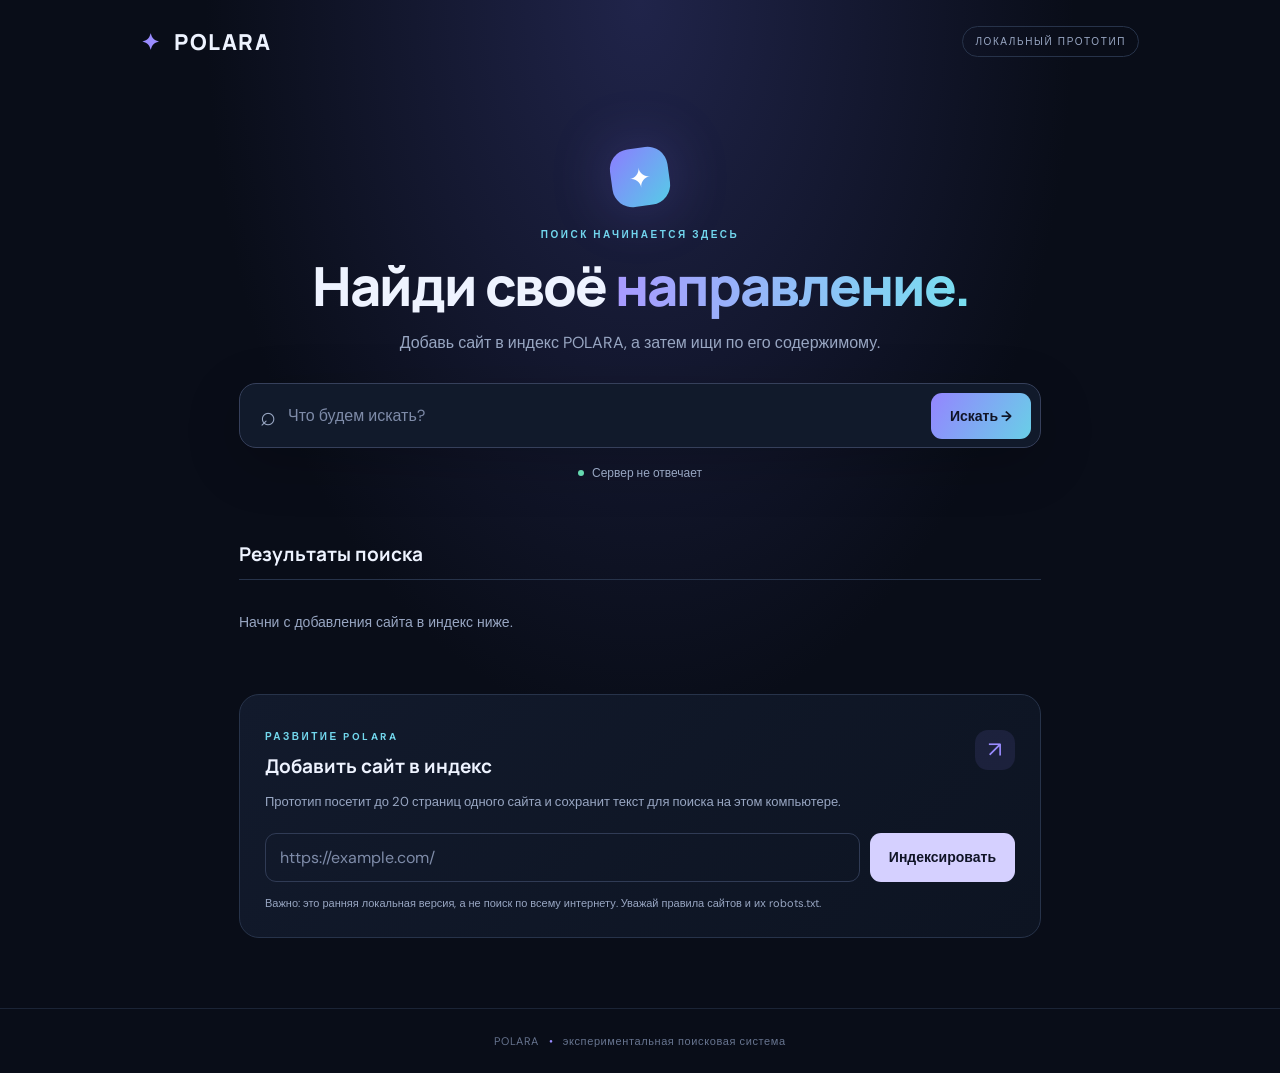
==== index.html @ 63589fdc "Add files via upload" ====
<!doctype html>
<html lang="ru">
<head>
<meta charset="utf-8">
<meta name="viewport" content="width=device-width, initial-scale=1">
<title>POLARA — поиск</title>
<link rel="stylesheet" href="style.css">
</head>
<body>
<header class="top"><a class="brand" href="/"><span class="logo">✦</span> POLARA</a><span class="tag">ЛОКАЛЬНЫЙ ПРОТОТИП</span></header>
<main>
<section class="hero">
<div class="orb">✦</div>
<p class="eyebrow">ПОИСК НАЧИНАЕТСЯ ЗДЕСЬ</p>
<h1>Найди своё <span>направление.</span></h1>
<p class="intro">Добавь сайт в индекс POLARA, а затем ищи по его содержимому.</p>
<form id="search-form" class="searchbox">
<span class="search-icon">⌕</span><input id="query" type="search" placeholder="Что будем искать?" autocomplete="off" aria-label="Поисковый запрос">
<button type="submit">Искать <span>→</span></button>
</form>
<div class="stats"><span class="dot"></span><span id="count">Загружено страниц: проверка…</span></div>
</section>
<section class="results-section">
<div class="results-head"><h2 id="results-title">Результаты поиска</h2><span id="result-count"></span></div>
<div id="results" class="results"><div class="empty">Начни с добавления сайта в индекс ниже.</div></div>
</section>
<section class="crawler">
<div class="crawler-heading"><div><p class="eyebrow">РАЗВИТИЕ POLARA</p><h2>Добавить сайт в индекс</h2></div><div class="crawler-icon">↗</div></div>
<p class="crawler-copy">Прототип посетит до 20 страниц одного сайта и сохранит текст для поиска на этом компьютере.</p>
<form id="crawl-form" class="crawl-form"><input id="site-url" type="url" placeholder="https://example.com/" required><button type="submit" id="crawl-button">Индексировать</button></form>
<div id="crawl-status" role="status"></div>
<p class="note">Важно: это ранняя локальная версия, а не поиск по всему интернету. Уважай правила сайтов и их robots.txt.</p>
</section>
</main>
<footer>POLARA <span>•</span> экспериментальная поисковая система</footer>
<script src="app.js"></script>
</body>
</html>
---- style.css ----
@import url('https://fonts.googleapis.com/css2?family=DM+Sans:wght@400;500;600;700&family=Manrope:wght@400;500;600;700;800&display=swap');
:root{color-scheme:dark;--bg:#090d18;--panel:#11192a;--line:#27334a;--text:#eef3ff;--muted:#98a6c2;--accent:#9a8cff;--cyan:#72d7ed}
*{box-sizing:border-box}body{margin:0;background:radial-gradient(ellipse at 50% 0%,#20244a 0%,var(--bg) 48%);color:var(--text);font-family:'DM Sans',Arial,sans-serif;min-height:100vh}.top{max-width:1050px;margin:auto;padding:26px 26px;display:flex;align-items:center;justify-content:space-between}.brand{font:800 22px Manrope,sans-serif;letter-spacing:1.5px;color:var(--text);text-decoration:none}.logo{color:var(--accent);margin-right:8px}.tag{font-size:10px;letter-spacing:1.6px;color:var(--muted);border:1px solid var(--line);border-radius:20px;padding:8px 12px}main{max-width:850px;margin:0 auto;padding:30px 24px 70px}.hero{text-align:center;padding:35px 0 28px}.orb{width:58px;height:58px;margin:0 auto 22px;border-radius:20px;display:grid;place-items:center;font-size:27px;color:#fff;background:linear-gradient(135deg,#8c7dff,#56cce7);box-shadow:0 0 60px #8274ff44;transform:rotate(-8deg)}.eyebrow{font-size:10px;letter-spacing:2.5px;color:var(--cyan);font-weight:700}h1{font:800 clamp(34px,6vw,54px)/1.12 Manrope,sans-serif;letter-spacing:-2px;margin:14px 0}h1 span{background:linear-gradient(90deg,#a89aff,#78dff0);background-clip:text;color:transparent}.intro{color:var(--muted);line-height:1.6;margin:15px auto 27px}.searchbox{display:flex;align-items:center;gap:12px;padding:8px 9px 8px 20px;background:#111a2b;border:1px solid #36405b;border-radius:17px;box-shadow:0 15px 55px #0003}.search-icon{font-size:27px;color:var(--muted)}input{min-width:0;width:100%;background:transparent;border:0;outline:0;color:var(--text);font:inherit;padding:13px 0}input::placeholder{color:#7e8ba8}button{cursor:pointer;border:0;border-radius:11px;background:linear-gradient(120deg,#9485ff,#69cfe7);color:#101426;font:700 14px 'DM Sans',sans-serif;padding:14px 19px;white-space:nowrap}button:hover{filter:brightness(1.08)}.stats{display:flex;justify-content:center;align-items:center;gap:8px;font-size:12px;color:var(--muted);margin-top:17px}.dot{width:6px;height:6px;background:#65d9b0;border-radius:50%}.results-section{margin:32px 0 38px}.results-head{display:flex;align-items:center;justify-content:space-between;border-bottom:1px solid var(--line);padding-bottom:12px}.results-head h2,.crawler h2{font:700 19px Manrope,sans-serif;margin:0}.results-head span{font-size:12px;color:var(--muted)}.results{padding-top:8px}.empty{padding:25px 0;color:var(--muted);font-size:14px}.result{padding:18px 0;border-bottom:1px solid #1c263a}.result a{color:#b9b0ff;font-weight:700;font-size:16px;text-decoration:none}.result a:hover{text-decoration:underline}.url{font-size:12px;color:#75d6bc;margin:6px 0;overflow-wrap:anywhere}.snippet{font-size:14px;line-height:1.6;color:#aab6ce}.crawler{padding:25px;border:1px solid var(--line);background:linear-gradient(135deg,#121a2c,#0d1422);border-radius:20px}.crawler-heading{display:flex;align-items:center;justify-content:space-between}.crawler h2{margin-top:7px}.crawler-icon{width:40px;height:40px;border-radius:13px;background:#9184ff1c;color:var(--accent);display:grid;place-items:center;font-size:22px}.crawler-copy,.note{font-size:13px;line-height:1.6;color:var(--muted)}.crawl-form{display:flex;gap:10px;margin-top:20px}.crawl-form input{border:1px solid #303b55;border-radius:11px;padding:13px 14px}.crawl-form button{background:#d5d0ff}.note{font-size:11px;margin-bottom:0}#crawl-status{font-size:13px;line-height:1.5;margin-top:13px;color:var(--cyan)}footer{text-align:center;color:#67748f;font-size:11px;letter-spacing:.6px;padding:25px;border-top:1px solid #1b2436}footer span{color:var(--accent);padding:0 6px}@media(max-width:560px){.top{padding:20px 16px}.tag{font-size:8px}main{padding:20px 16px 45px}.hero{padding-top:25px}.searchbox{gap:8px;padding-left:12px}.searchbox button{padding:13px 12px}.crawler{padding:18px}.crawl-form{flex-direction:column}.crawl-form button{width:100%}}
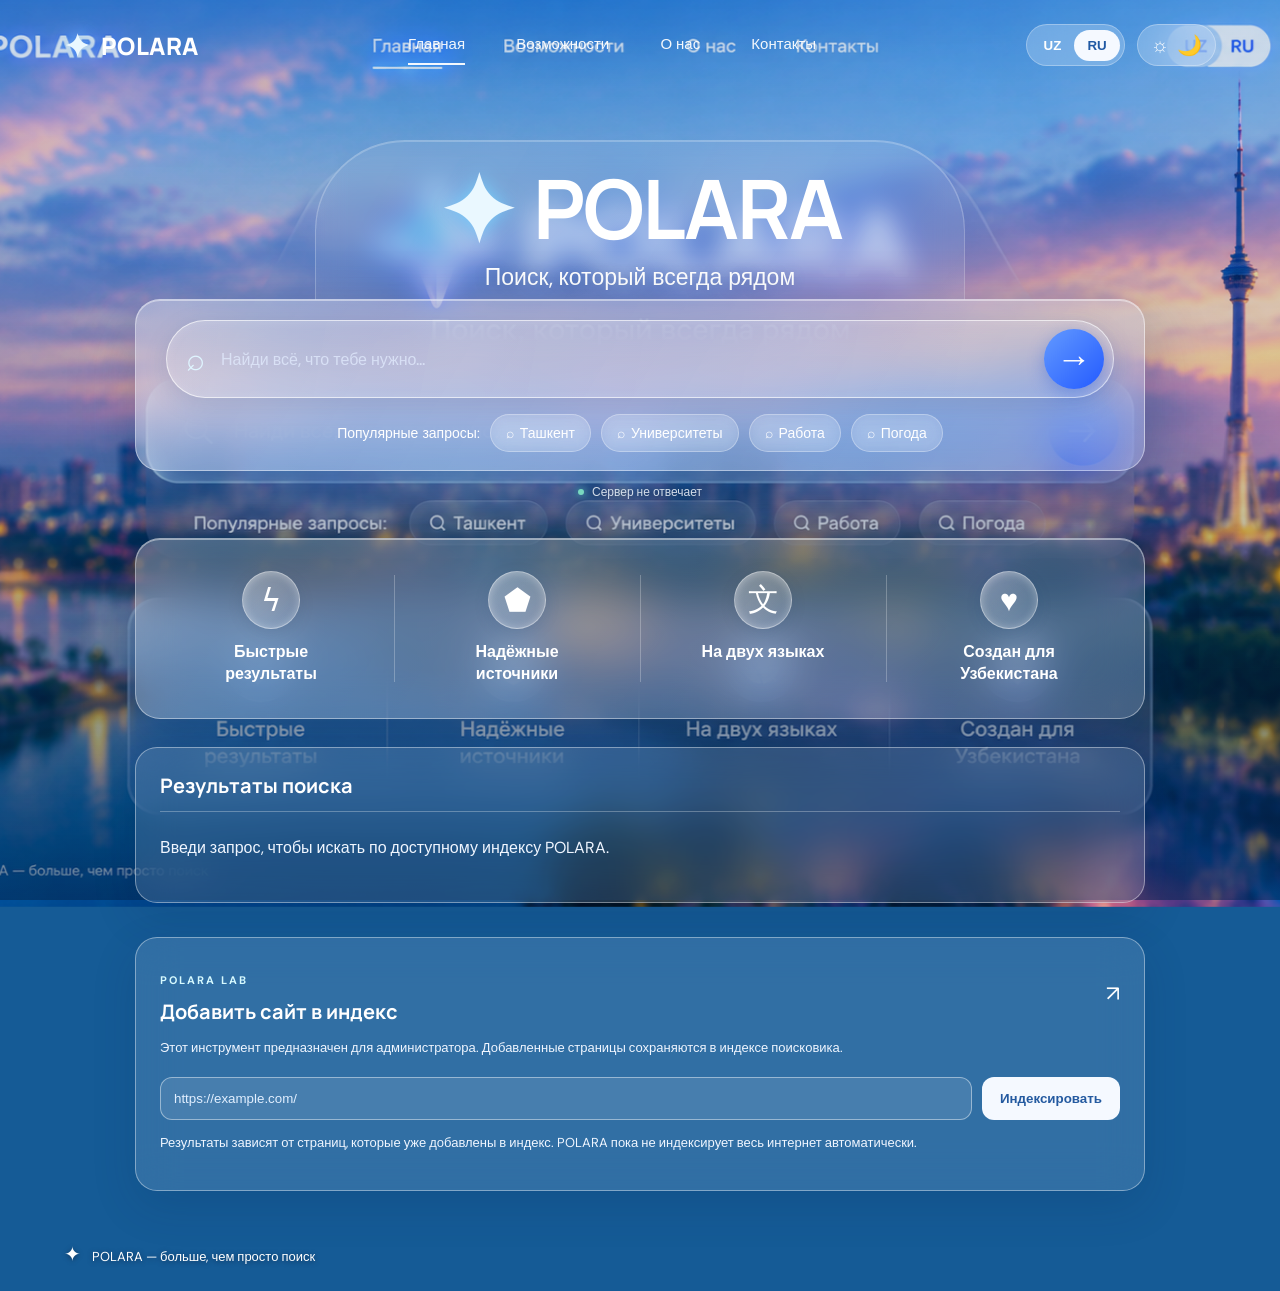
==== commit a1e4a1b5: "Add files via upload" ====
--- a/index.html
+++ b/index.html
@@ -3,36 +3,44 @@
 <head>
 <meta charset="utf-8">
 <meta name="viewport" content="width=device-width, initial-scale=1">
-<title>POLARA — поиск</title>
-<link rel="stylesheet" href="style.css">
+<meta name="theme-color" content="#3479c8">
+<meta name="description" content="POLARA — поиск, который всегда рядом. Исследуй интернет вместе с поиском для Узбекистана.">
+<title>POLARA — поиск, который всегда рядом</title>
+<link rel="stylesheet" href="/style.css">
 </head>
 <body>
-<header class="top"><a class="brand" href="/"><span class="logo">✦</span> POLARA</a><span class="tag">ЛОКАЛЬНЫЙ ПРОТОТИП</span></header>
-<main>
+<div class="backdrop" aria-hidden="true"></div><div class="shade" aria-hidden="true"></div>
+<header class="top">
+  <a class="brand" href="/" aria-label="POLARA — главная"><span class="logo">✦</span><span>POLARA</span></a>
+  <nav class="nav" aria-label="Главное меню"><a href="#home" data-i18n="home">Главная</a><a href="#features" data-i18n="featuresNav">Возможности</a><a href="#about" data-i18n="about">О нас</a><a href="#footer" data-i18n="contacts">Контакты</a></nav>
+  <div class="tools"><div class="lang-switch"><button type="button" class="lang active" data-lang="uz">UZ</button><button type="button" class="lang" data-lang="ru">RU</button></div><button type="button" id="theme-toggle" class="theme-toggle" aria-label="Переключить тему">☼ <span>🌙</span></button></div>
+</header>
+<main id="home">
 <section class="hero">
-<div class="orb">✦</div>
-<p class="eyebrow">ПОИСК НАЧИНАЕТСЯ ЗДЕСЬ</p>
-<h1>Найди своё <span>направление.</span></h1>
-<p class="intro">Добавь сайт в индекс POLARA, а затем ищи по его содержимому.</p>
-<form id="search-form" class="searchbox">
-<span class="search-icon">⌕</span><input id="query" type="search" placeholder="Что будем искать?" autocomplete="off" aria-label="Поисковый запрос">
-<button type="submit">Искать <span>→</span></button>
-</form>
-<div class="stats"><span class="dot"></span><span id="count">Загружено страниц: проверка…</span></div>
+  <div class="hero-glass"><div class="big-logo"><span class="logo big-star">✦</span><span>POLARA</span></div><p class="tagline" data-i18n="tagline">Поиск, который всегда рядом</p></div>
+  <form id="search-form" class="search-panel">
+    <div class="search-line"><span class="search-icon">⌕</span><input id="query" type="search" placeholder="Найди всё, что тебе нужно..." autocomplete="off" aria-label="Поисковый запрос"><button type="submit" class="search-submit" aria-label="Искать">→</button></div>
+    <div class="popular"><span data-i18n="popular">Популярные запросы:</span><button type="button" class="chip" data-query="Ташкент">⌕ <span data-i18n="tashkent">Ташкент</span></button><button type="button" class="chip" data-query="Университеты">⌕ <span data-i18n="universities">Университеты</span></button><button type="button" class="chip" data-query="Работа">⌕ <span data-i18n="work">Работа</span></button><button type="button" class="chip" data-query="Погода">⌕ <span data-i18n="weather">Погода</span></button></div>
+  </form>
+  <div class="stats"><span class="dot"></span><span id="count">Загружено страниц: проверка…</span></div>
 </section>
-<section class="results-section">
-<div class="results-head"><h2 id="results-title">Результаты поиска</h2><span id="result-count"></span></div>
-<div id="results" class="results"><div class="empty">Начни с добавления сайта в индекс ниже.</div></div>
+<section id="features" class="features">
+ <article class="feature"><span class="feature-icon">ϟ</span><h2 data-i18n="fast">Быстрые<br>результаты</h2></article>
+ <article class="feature"><span class="feature-icon">⬟</span><h2 data-i18n="reliable">Надёжные<br>источники</h2></article>
+ <article class="feature"><span class="feature-icon">文</span><h2 data-i18n="bilingual">На двух языках</h2></article>
+ <article class="feature"><span class="feature-icon">♥</span><h2 data-i18n="uzbekistan">Создан для<br>Узбекистана</h2></article>
 </section>
-<section class="crawler">
-<div class="crawler-heading"><div><p class="eyebrow">РАЗВИТИЕ POLARA</p><h2>Добавить сайт в индекс</h2></div><div class="crawler-icon">↗</div></div>
-<p class="crawler-copy">Прототип посетит до 20 страниц одного сайта и сохранит текст для поиска на этом компьютере.</p>
-<form id="crawl-form" class="crawl-form"><input id="site-url" type="url" placeholder="https://example.com/" required><button type="submit" id="crawl-button">Индексировать</button></form>
-<div id="crawl-status" role="status"></div>
-<p class="note">Важно: это ранняя локальная версия, а не поиск по всему интернету. Уважай правила сайтов и их robots.txt.</p>
+<section class="results-section glass" aria-live="polite">
+ <div class="results-head"><h2 id="results-title">Результаты поиска</h2><span id="result-count"></span></div>
+ <div id="results" class="results"><div class="empty">Введи запрос, чтобы искать по доступному индексу POLARA.</div></div>
+</section>
+<section id="about" class="crawler glass">
+ <div class="crawler-heading"><div><p class="eyebrow">POLARA LAB</p><h2>Добавить сайт в индекс</h2></div><div class="crawler-icon">↗</div></div>
+ <p class="crawler-copy">Этот инструмент предназначен для администратора. Добавленные страницы сохраняются в индексе поисковика.</p>
+ <form id="crawl-form" class="crawl-form"><input id="site-url" type="url" placeholder="https://example.com/" required><button type="submit" id="crawl-button">Индексировать</button></form>
+ <div id="crawl-status" role="status"></div><p class="note">Результаты зависят от страниц, которые уже добавлены в индекс. POLARA пока не индексирует весь интернет автоматически.</p>
 </section>
 </main>
-<footer>POLARA <span>•</span> экспериментальная поисковая система</footer>
-<script src="app.js"></script>
-</body>
-</html>
+<footer id="footer"><span class="footer-star">✦</span> POLARA — больше, чем просто поиск</footer>
+<script src="/app.js"></script>
+</body></html>
--- a/style.css
+++ b/style.css
@@ -1,3 +1,5 @@
 @import url('https://fonts.googleapis.com/css2?family=DM+Sans:wght@400;500;600;700&family=Manrope:wght@400;500;600;700;800&display=swap');
-:root{color-scheme:dark;--bg:#090d18;--panel:#11192a;--line:#27334a;--text:#eef3ff;--muted:#98a6c2;--accent:#9a8cff;--cyan:#72d7ed}
-*{box-sizing:border-box}body{margin:0;background:radial-gradient(ellipse at 50% 0%,#20244a 0%,var(--bg) 48%);color:var(--text);font-family:'DM Sans',Arial,sans-serif;min-height:100vh}.top{max-width:1050px;margin:auto;padding:26px 26px;display:flex;align-items:center;justify-content:space-between}.brand{font:800 22px Manrope,sans-serif;letter-spacing:1.5px;color:var(--text);text-decoration:none}.logo{color:var(--accent);margin-right:8px}.tag{font-size:10px;letter-spacing:1.6px;color:var(--muted);border:1px solid var(--line);border-radius:20px;padding:8px 12px}main{max-width:850px;margin:0 auto;padding:30px 24px 70px}.hero{text-align:center;padding:35px 0 28px}.orb{width:58px;height:58px;margin:0 auto 22px;border-radius:20px;display:grid;place-items:center;font-size:27px;color:#fff;background:linear-gradient(135deg,#8c7dff,#56cce7);box-shadow:0 0 60px #8274ff44;transform:rotate(-8deg)}.eyebrow{font-size:10px;letter-spacing:2.5px;color:var(--cyan);font-weight:700}h1{font:800 clamp(34px,6vw,54px)/1.12 Manrope,sans-serif;letter-spacing:-2px;margin:14px 0}h1 span{background:linear-gradient(90deg,#a89aff,#78dff0);background-clip:text;color:transparent}.intro{color:var(--muted);line-height:1.6;margin:15px auto 27px}.searchbox{display:flex;align-items:center;gap:12px;padding:8px 9px 8px 20px;background:#111a2b;border:1px solid #36405b;border-radius:17px;box-shadow:0 15px 55px #0003}.search-icon{font-size:27px;color:var(--muted)}input{min-width:0;width:100%;background:transparent;border:0;outline:0;color:var(--text);font:inherit;padding:13px 0}input::placeholder{color:#7e8ba8}button{cursor:pointer;border:0;border-radius:11px;background:linear-gradient(120deg,#9485ff,#69cfe7);color:#101426;font:700 14px 'DM Sans',sans-serif;padding:14px 19px;white-space:nowrap}button:hover{filter:brightness(1.08)}.stats{display:flex;justify-content:center;align-items:center;gap:8px;font-size:12px;color:var(--muted);margin-top:17px}.dot{width:6px;height:6px;background:#65d9b0;border-radius:50%}.results-section{margin:32px 0 38px}.results-head{display:flex;align-items:center;justify-content:space-between;border-bottom:1px solid var(--line);padding-bottom:12px}.results-head h2,.crawler h2{font:700 19px Manrope,sans-serif;margin:0}.results-head span{font-size:12px;color:var(--muted)}.results{padding-top:8px}.empty{padding:25px 0;color:var(--muted);font-size:14px}.result{padding:18px 0;border-bottom:1px solid #1c263a}.result a{color:#b9b0ff;font-weight:700;font-size:16px;text-decoration:none}.result a:hover{text-decoration:underline}.url{font-size:12px;color:#75d6bc;margin:6px 0;overflow-wrap:anywhere}.snippet{font-size:14px;line-height:1.6;color:#aab6ce}.crawler{padding:25px;border:1px solid var(--line);background:linear-gradient(135deg,#121a2c,#0d1422);border-radius:20px}.crawler-heading{display:flex;align-items:center;justify-content:space-between}.crawler h2{margin-top:7px}.crawler-icon{width:40px;height:40px;border-radius:13px;background:#9184ff1c;color:var(--accent);display:grid;place-items:center;font-size:22px}.crawler-copy,.note{font-size:13px;line-height:1.6;color:var(--muted)}.crawl-form{display:flex;gap:10px;margin-top:20px}.crawl-form input{border:1px solid #303b55;border-radius:11px;padding:13px 14px}.crawl-form button{background:#d5d0ff}.note{font-size:11px;margin-bottom:0}#crawl-status{font-size:13px;line-height:1.5;margin-top:13px;color:var(--cyan)}footer{text-align:center;color:#67748f;font-size:11px;letter-spacing:.6px;padding:25px;border-top:1px solid #1b2436}footer span{color:var(--accent);padding:0 6px}@media(max-width:560px){.top{padding:20px 16px}.tag{font-size:8px}main{padding:20px 16px 45px}.hero{padding-top:25px}.searchbox{gap:8px;padding-left:12px}.searchbox button{padding:13px 12px}.crawler{padding:18px}.crawl-form{flex-direction:column}.crawl-form button{width:100%}}
+:root{font-family:'DM Sans',Arial,sans-serif;color:#fff;--glass:rgba(205,226,255,.22);--glassline:rgba(255,255,255,.42);--white:#fff;--ink:#17365e;--muted:rgba(255,255,255,.86);--accent:#3678ff}
+*{box-sizing:border-box}html{scroll-behavior:smooth}body{margin:0;min-height:100vh;position:relative;background:#155b96;color:var(--white);overflow-x:hidden}.backdrop{position:fixed;inset:0;z-index:-3;background-image:url('/polara-background.png');background-position:center;background-size:cover;transform:scale(1.015)}.shade{position:fixed;inset:0;z-index:-2;background:linear-gradient(180deg,rgba(28,91,160,.22),rgba(14,52,100,.13) 45%,rgba(3,39,79,.56))}.top{width:min(1450px,100%);margin:auto;padding:24px clamp(20px,5vw,70px);display:flex;align-items:center;justify-content:space-between;gap:25px}.brand{display:flex;align-items:center;gap:10px;color:white;text-decoration:none;font:800 24px Manrope,sans-serif;letter-spacing:.5px;white-space:nowrap}.logo{color:#eaf8ff;text-shadow:0 0 20px #7bd5ff;font-size:31px}.nav{display:flex;gap:clamp(18px,4vw,55px);align-items:center}.nav a{color:white;text-decoration:none;font-size:15px;opacity:.94;padding:9px 0;border-bottom:2px solid transparent}.nav a:first-child,.nav a:hover{border-color:#fff}.tools{display:flex;align-items:center;gap:12px}.lang-switch,.theme-toggle{height:42px;display:flex;align-items:center;border:1px solid #ffffff4d;border-radius:24px;background:#e6f2ff40;backdrop-filter:blur(18px);-webkit-backdrop-filter:blur(18px);padding:4px}.lang{border:0;background:transparent;color:white;border-radius:20px;padding:8px 13px;font-weight:700;cursor:pointer}.lang.active{background:#f5f9ff;color:#2059a4}.theme-toggle{cursor:pointer;color:white;padding:0 13px;font-size:20px;gap:8px}.hero{width:min(1010px,calc(100% - 36px));margin:50px auto 0;text-align:center}.hero-glass{width:min(650px,100%);margin:auto;padding:20px 18px 8px;border:1px solid #ffffff38;border-bottom:0;border-radius:90px 90px 0 0;background:linear-gradient(120deg,#ffffff10,#d8eaff1c);box-shadow:inset 0 1px #ffffff38;backdrop-filter:blur(14px);-webkit-backdrop-filter:blur(14px)}.big-logo{display:flex;align-items:center;justify-content:center;gap:18px;font:700 clamp(48px,7vw,82px)/1.1 Manrope,sans-serif;letter-spacing:-2px}.big-star{font-size:clamp(56px,8vw,94px);line-height:1}.tagline{margin:7px 0 0;font-size:clamp(16px,2vw,23px);color:#fff;text-shadow:0 1px 12px #1e467b55}.search-panel{position:relative;margin-top:-1px;padding:20px clamp(16px,3vw,30px) 18px;border:1px solid var(--glassline);border-radius:25px;background:linear-gradient(120deg,rgba(232,243,255,.34),rgba(199,222,255,.25));box-shadow:0 20px 65px #00264e40,inset 0 1px 0 #ffffff70;backdrop-filter:blur(24px);-webkit-backdrop-filter:blur(24px)}.search-line{display:flex;align-items:center;gap:16px;padding:8px 9px 8px 19px;border:1px solid #ffffffa8;border-radius:50px;background:linear-gradient(100deg,#ffffff32,#d9e9ff29);box-shadow:inset 0 1px 10px #ffffff20,0 6px 25px #183e7022}.search-icon{font-size:32px;color:#dff5ff;line-height:1}.search-line input{flex:1;min-width:0;background:transparent;border:0;outline:0;color:white;font:500 16px 'DM Sans',sans-serif;padding:12px 0}.search-line input::placeholder{color:#e3edffb8}.search-submit{width:60px;height:60px;flex:0 0 60px;border:0;border-radius:50%;background:linear-gradient(135deg,#639aff,#235aff);color:white;font-size:35px;font-weight:400;box-shadow:0 5px 18px #164ed955;cursor:pointer}.popular{display:flex;align-items:center;justify-content:center;flex-wrap:wrap;gap:10px;margin:16px 0 0;font-size:14px}.chip{display:flex;align-items:center;gap:6px;border:1px solid #ffffff50;border-radius:24px;padding:9px 15px;background:#ffffff1c;color:white;font:500 14px 'DM Sans',sans-serif;cursor:pointer;backdrop-filter:blur(8px)}.chip:hover{background:#ffffff36}.stats{display:flex;justify-content:center;align-items:center;gap:8px;font-size:12px;color:#f1f7ff;margin:13px auto 0;text-shadow:0 1px 5px #14365c}.dot{width:6px;height:6px;background:#8af2d0;border-radius:50%;box-shadow:0 0 8px #7fffd4}.features{width:min(1010px,calc(100% - 36px));margin:38px auto 28px;display:grid;grid-template-columns:repeat(4,1fr);padding:24px 12px;border:1px solid var(--glassline);border-radius:25px;background:linear-gradient(120deg,rgba(232,243,255,.28),rgba(199,222,255,.2));box-shadow:0 20px 55px #00264e30,inset 0 1px #ffffff70;backdrop-filter:blur(22px);-webkit-backdrop-filter:blur(22px)}.feature{text-align:center;padding:8px 14px;position:relative}.feature+.feature:before{content:"";position:absolute;left:0;top:12px;bottom:12px;width:1px;background:#ffffff40}.feature-icon{margin:0 auto 12px;width:58px;height:58px;display:grid;place-items:center;border:1px solid #ffffff75;border-radius:50%;background:linear-gradient(135deg,#ffffff50,#d7eaff20);box-shadow:inset 0 1px 8px #fff5,0 4px 15px #153e6a22;font-size:31px;color:white}.feature h2{margin:0;font-size:16px;font-weight:600;line-height:1.4}.glass{border:1px solid #ffffff65;border-radius:22px;background:#d7e8ff24;backdrop-filter:blur(20px);-webkit-backdrop-filter:blur(20px);box-shadow:0 15px 45px #00264e24}.results-section,.crawler{width:min(1010px,calc(100% - 36px));margin:28px auto;padding:24px}.results-head{display:flex;justify-content:space-between;align-items:center;border-bottom:1px solid #ffffff48;padding-bottom:12px}.results-head h2,.crawler h2{font:700 20px Manrope,sans-serif;margin:0}.results-head span{font-size:13px}.results{padding-top:5px}.empty{padding:20px 0;color:#f0f6ff}.result{padding:16px 0;border-bottom:1px solid #ffffff3d}.result a{color:#fff;font-weight:700;font-size:16px}.url{font-size:12px;color:#c6f8ed;margin:6px 0;overflow-wrap:anywhere}.snippet{font-size:14px;line-height:1.6;color:#f0f6ff}.crawler{margin-top:34px}.crawler-heading{display:flex;justify-content:space-between;align-items:center}.eyebrow{font-size:11px;letter-spacing:2px;color:#d6faff;font-weight:700}.crawler-icon{font-size:22px}.crawler-copy,.note{font-size:13px;line-height:1.6;color:#f0f6ff}.crawl-form{display:flex;gap:10px;margin-top:18px}.crawl-form input{flex:1;min-width:0;border:1px solid #ffffff70;border-radius:12px;padding:13px;background:#ffffff1c;color:white}.crawl-form input::placeholder{color:#e2efff}.crawl-form button{border:0;border-radius:12px;padding:12px 18px;background:#f5f9ff;color:#245aa0;font-weight:700;cursor:pointer}#crawl-status{margin-top:12px;font-size:13px}footer{width:min(1450px,100%);margin:30px auto 0;padding:20px clamp(20px,5vw,70px) 24px;color:#fff;font-size:13px;text-shadow:0 1px 5px #14365c}.footer-star{font-size:20px;margin-right:8px}.theme-dark .shade{background:linear-gradient(180deg,rgba(2,15,38,.5),rgba(3,15,38,.68))}.theme-dark .search-panel,.theme-dark .features{background:linear-gradient(120deg,rgba(10,22,48,.58),rgba(24,39,70,.47))}.theme-dark .glass{background:#07172d9c}.theme-dark .hero-glass{background:#07172d35}
+@media(max-width:850px){.top{flex-wrap:wrap;padding:18px 22px}.nav{order:3;width:100%;justify-content:center;gap:25px}.nav a{font-size:13px}.hero{margin-top:35px}.features{margin-top:28px}.feature{padding:8px 7px}.feature h2{font-size:14px}.feature-icon{width:50px;height:50px}}
+@media(max-width:560px){.top{gap:12px}.brand{font-size:20px}.logo{font-size:27px}.tools{gap:6px}.lang-switch,.theme-toggle{height:36px}.lang{padding:6px 9px}.theme-toggle{font-size:16px;padding:0 9px}.nav{gap:16px;overflow-x:auto;justify-content:flex-start}.nav a{white-space:nowrap}.hero{margin-top:25px}.hero-glass{padding-top:16px}.big-logo{gap:10px;letter-spacing:-1px}.search-panel{padding:13px 12px;border-radius:20px}.search-line{gap:9px;padding-left:12px}.search-line input{font-size:14px}.search-submit{width:47px;height:47px;flex-basis:47px;font-size:28px}.popular{gap:7px;font-size:12px}.popular>span{width:100%;margin-bottom:2px}.chip{font-size:12px;padding:8px 10px}.features{grid-template-columns:repeat(2,1fr);padding:12px}.feature{padding:14px 5px}.feature:nth-child(3):before{display:none}.feature:nth-child(n+3){border-top:1px solid #ffffff38}.feature h2{font-size:13px}.feature-icon{width:45px;height:45px;font-size:25px}.results-section,.crawler{padding:17px}.crawl-form{flex-direction:column}.crawl-form button{width:100%}footer{padding-top:15px}.stats{font-size:11px}}
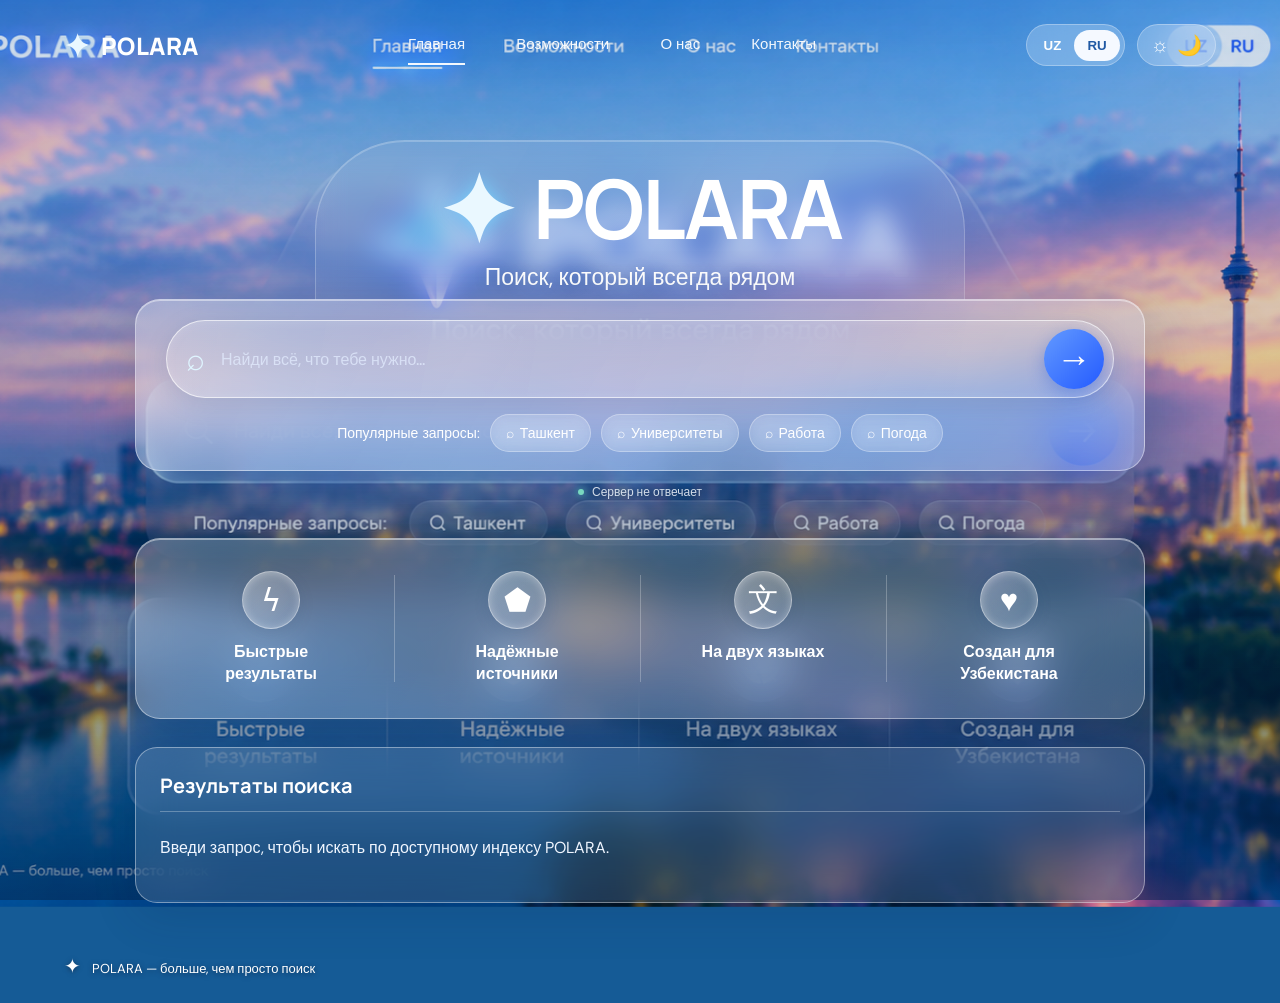
==== commit 563d5e64: "Remove 'about' section from index.html Removed the 'about' section that includes site indexing infor" ====
--- a/index.html
+++ b/index.html
@@ -34,13 +34,8 @@
  <div class="results-head"><h2 id="results-title">Результаты поиска</h2><span id="result-count"></span></div>
  <div id="results" class="results"><div class="empty">Введи запрос, чтобы искать по доступному индексу POLARA.</div></div>
 </section>
-<section id="about" class="crawler glass">
- <div class="crawler-heading"><div><p class="eyebrow">POLARA LAB</p><h2>Добавить сайт в индекс</h2></div><div class="crawler-icon">↗</div></div>
- <p class="crawler-copy">Этот инструмент предназначен для администратора. Добавленные страницы сохраняются в индексе поисковика.</p>
- <form id="crawl-form" class="crawl-form"><input id="site-url" type="url" placeholder="https://example.com/" required><button type="submit" id="crawl-button">Индексировать</button></form>
- <div id="crawl-status" role="status"></div><p class="note">Результаты зависят от страниц, которые уже добавлены в индекс. POLARA пока не индексирует весь интернет автоматически.</p>
-</section>
+
 </main>
 <footer id="footer"><span class="footer-star">✦</span> POLARA — больше, чем просто поиск</footer>
 <script src="/app.js"></script>
-</body></html>+</body></html>
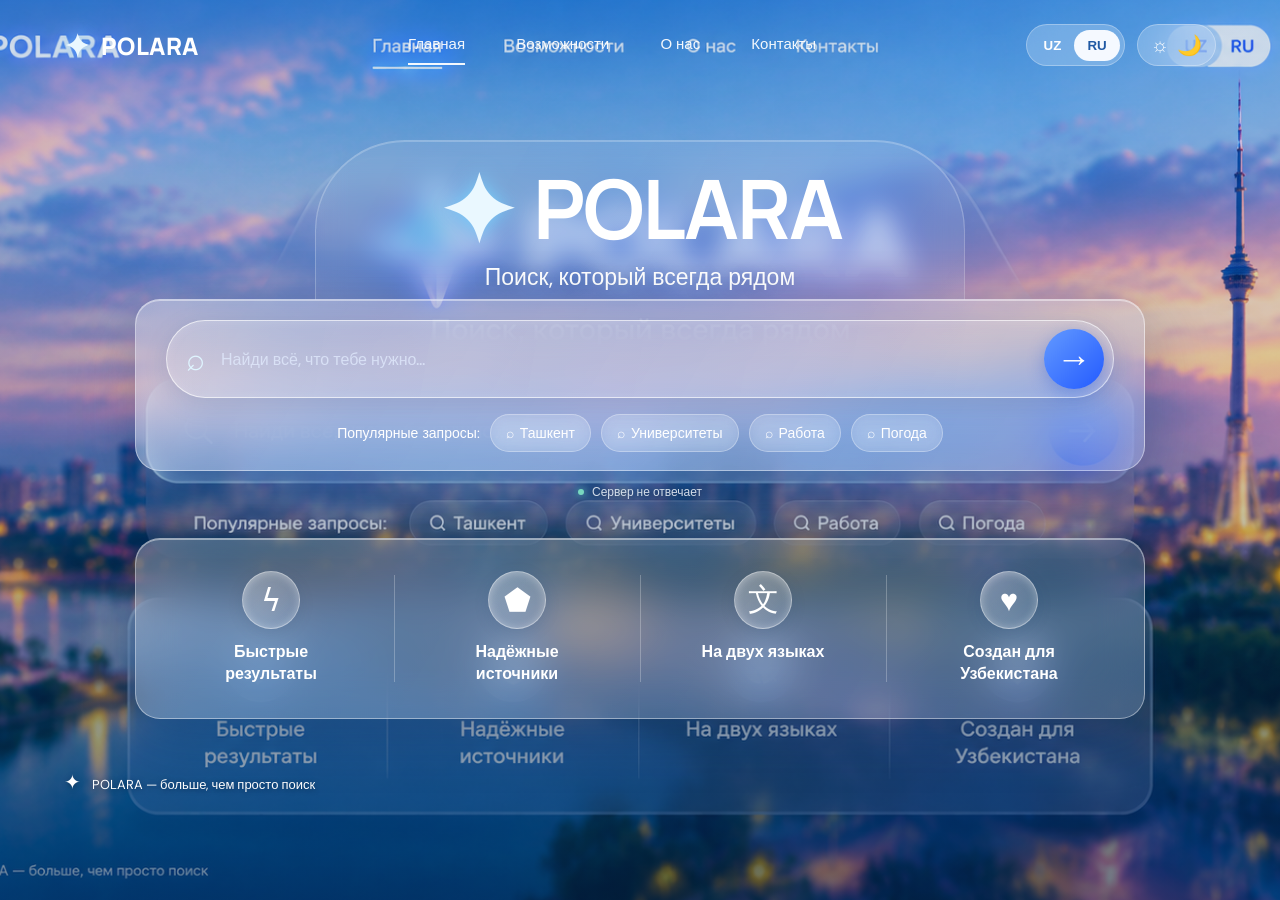
==== commit 13749580: "Remove results section from index.html Removed the results section from the main content." ====
--- a/index.html
+++ b/index.html
@@ -30,11 +30,6 @@
  <article class="feature"><span class="feature-icon">文</span><h2 data-i18n="bilingual">На двух языках</h2></article>
  <article class="feature"><span class="feature-icon">♥</span><h2 data-i18n="uzbekistan">Создан для<br>Узбекистана</h2></article>
 </section>
-<section class="results-section glass" aria-live="polite">
- <div class="results-head"><h2 id="results-title">Результаты поиска</h2><span id="result-count"></span></div>
- <div id="results" class="results"><div class="empty">Введи запрос, чтобы искать по доступному индексу POLARA.</div></div>
-</section>
-
 </main>
 <footer id="footer"><span class="footer-star">✦</span> POLARA — больше, чем просто поиск</footer>
 <script src="/app.js"></script>
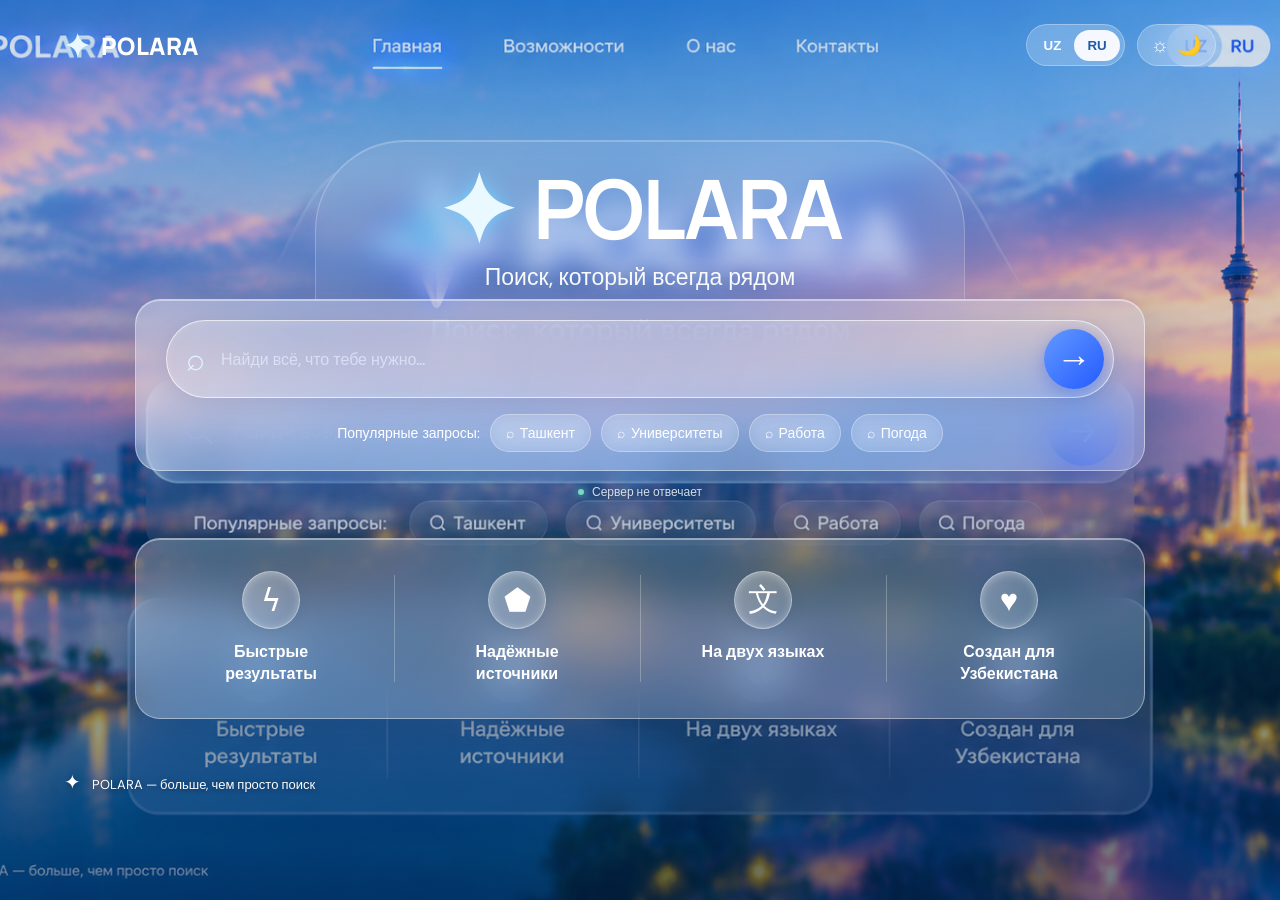
==== commit 9681344c: "Update index.html" ====
--- a/index.html
+++ b/index.html
@@ -12,7 +12,6 @@
 <div class="backdrop" aria-hidden="true"></div><div class="shade" aria-hidden="true"></div>
 <header class="top">
   <a class="brand" href="/" aria-label="POLARA — главная"><span class="logo">✦</span><span>POLARA</span></a>
-  <nav class="nav" aria-label="Главное меню"><a href="#home" data-i18n="home">Главная</a><a href="#features" data-i18n="featuresNav">Возможности</a><a href="#about" data-i18n="about">О нас</a><a href="#footer" data-i18n="contacts">Контакты</a></nav>
   <div class="tools"><div class="lang-switch"><button type="button" class="lang active" data-lang="uz">UZ</button><button type="button" class="lang" data-lang="ru">RU</button></div><button type="button" id="theme-toggle" class="theme-toggle" aria-label="Переключить тему">☼ <span>🌙</span></button></div>
 </header>
 <main id="home">
